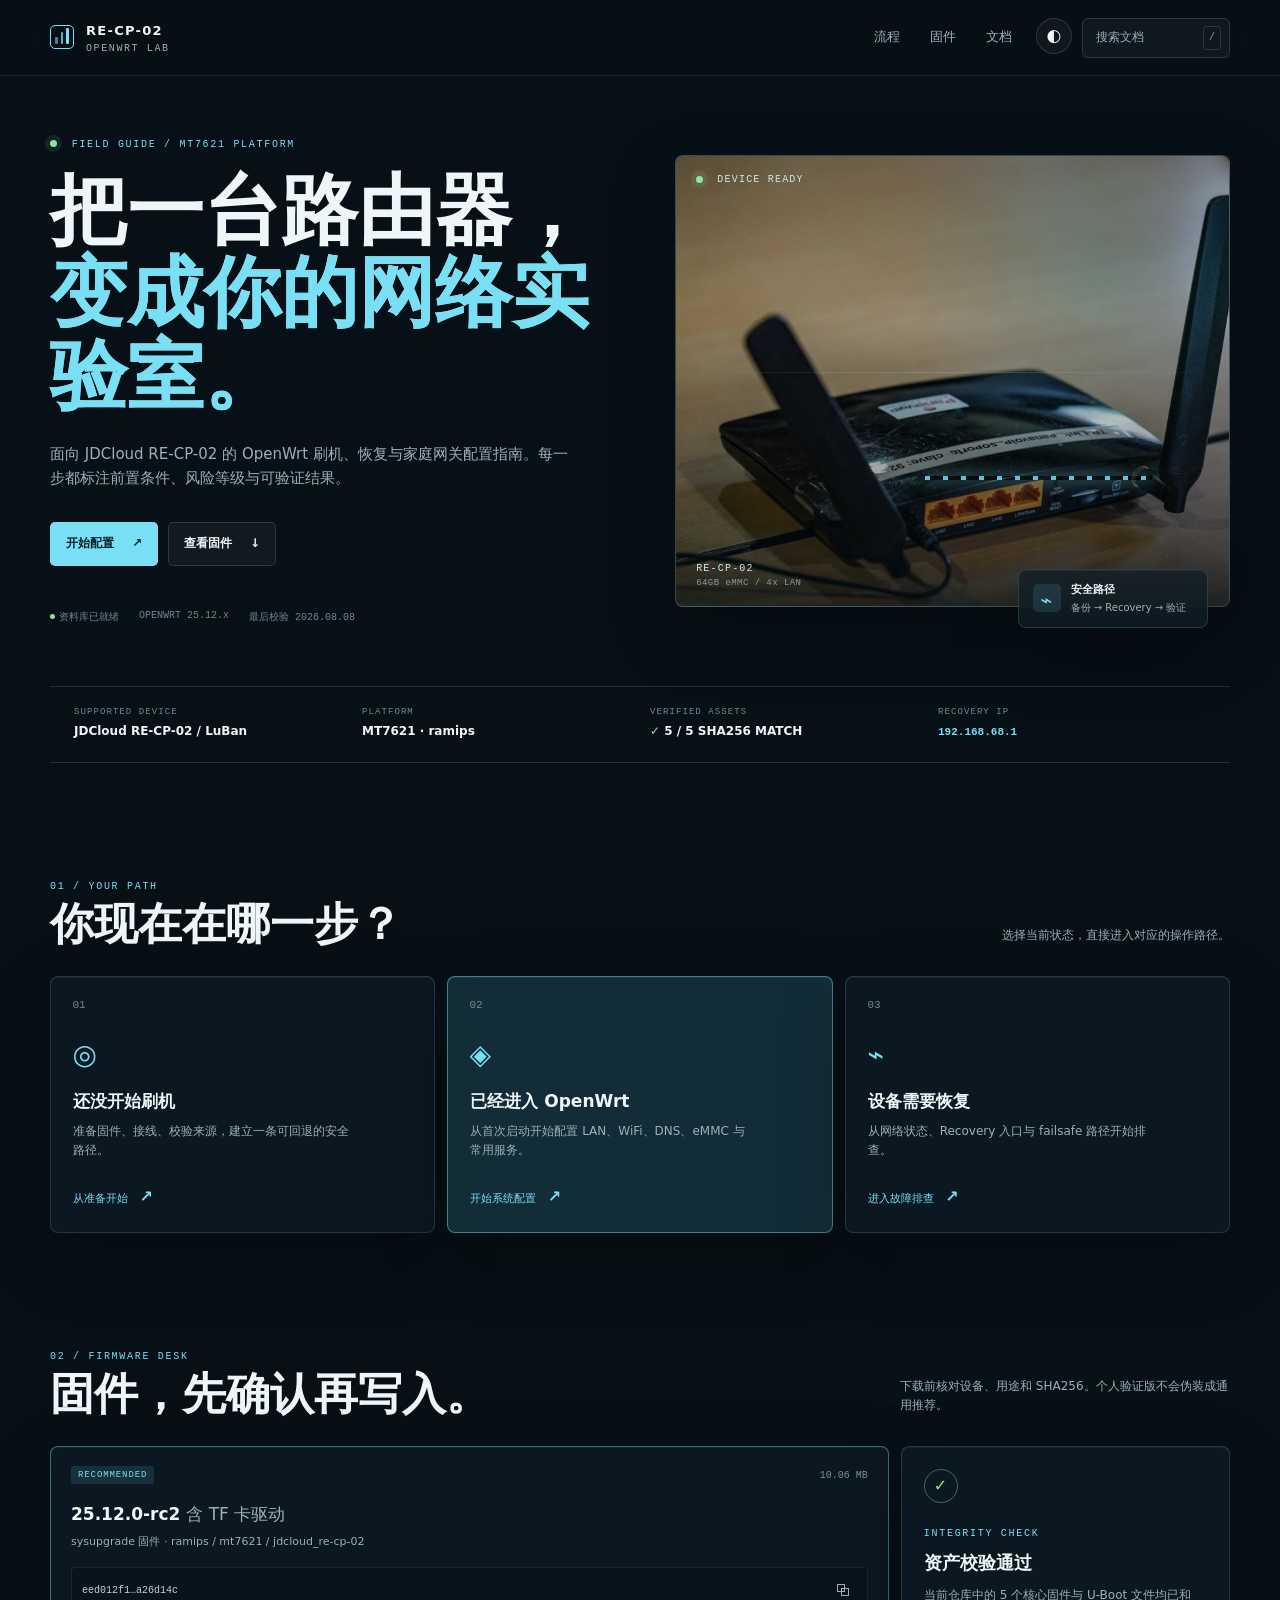
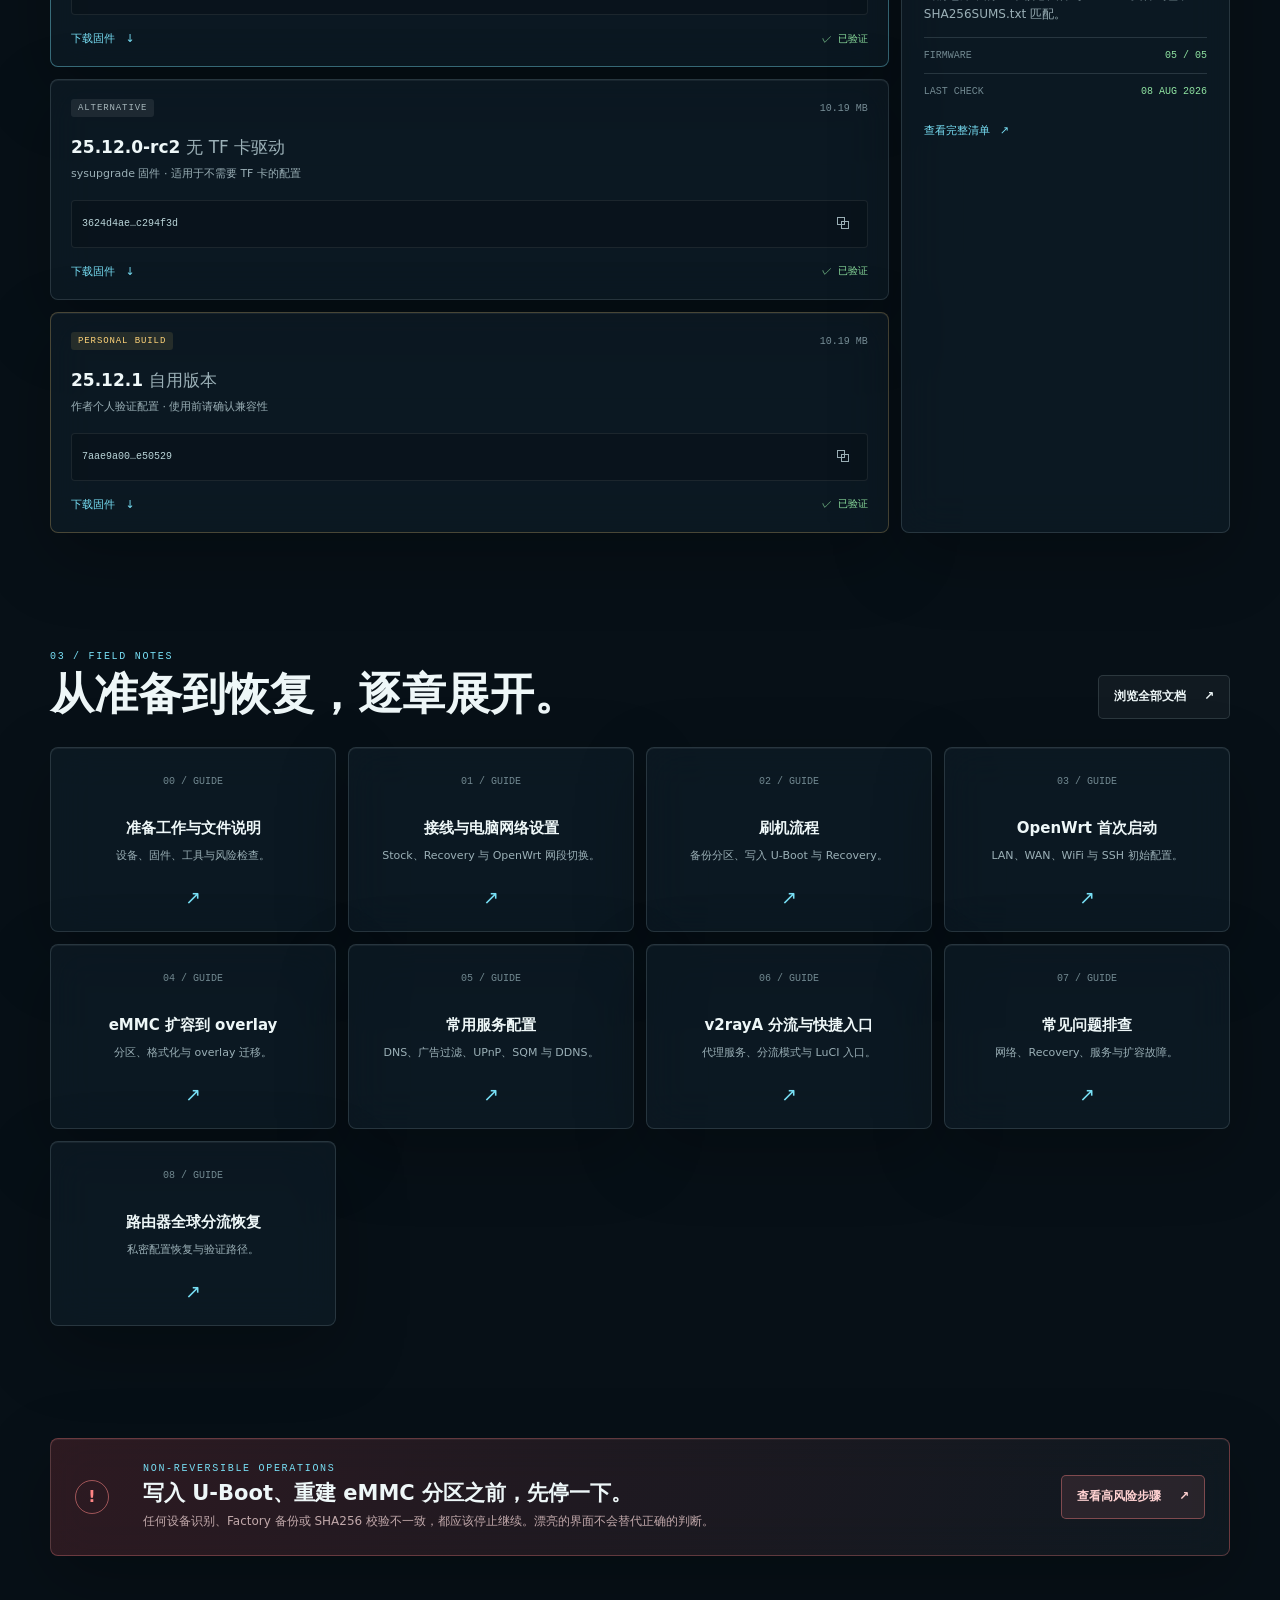
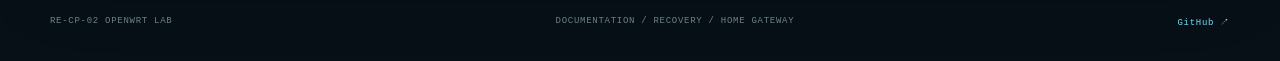
==== index.html @ d4c92d99 "Ship final web guide and harden project data" ====
<!doctype html>
<html lang=zh-CN>
<head>
  <meta charset=utf-8>
  <meta http-equiv=refresh content=0;url=/site/>
  <title>RE-CP-02 OpenWrt Lab</title>
  <script>location.replace('/site/')</script>
</head>
<body style=background:#071017;color:#eef7f8;font-family:system-ui;display:grid;place-items:center;min-height:100vh>正在进入 RE-CP-02 OpenWrt Lab…</body>
</html>
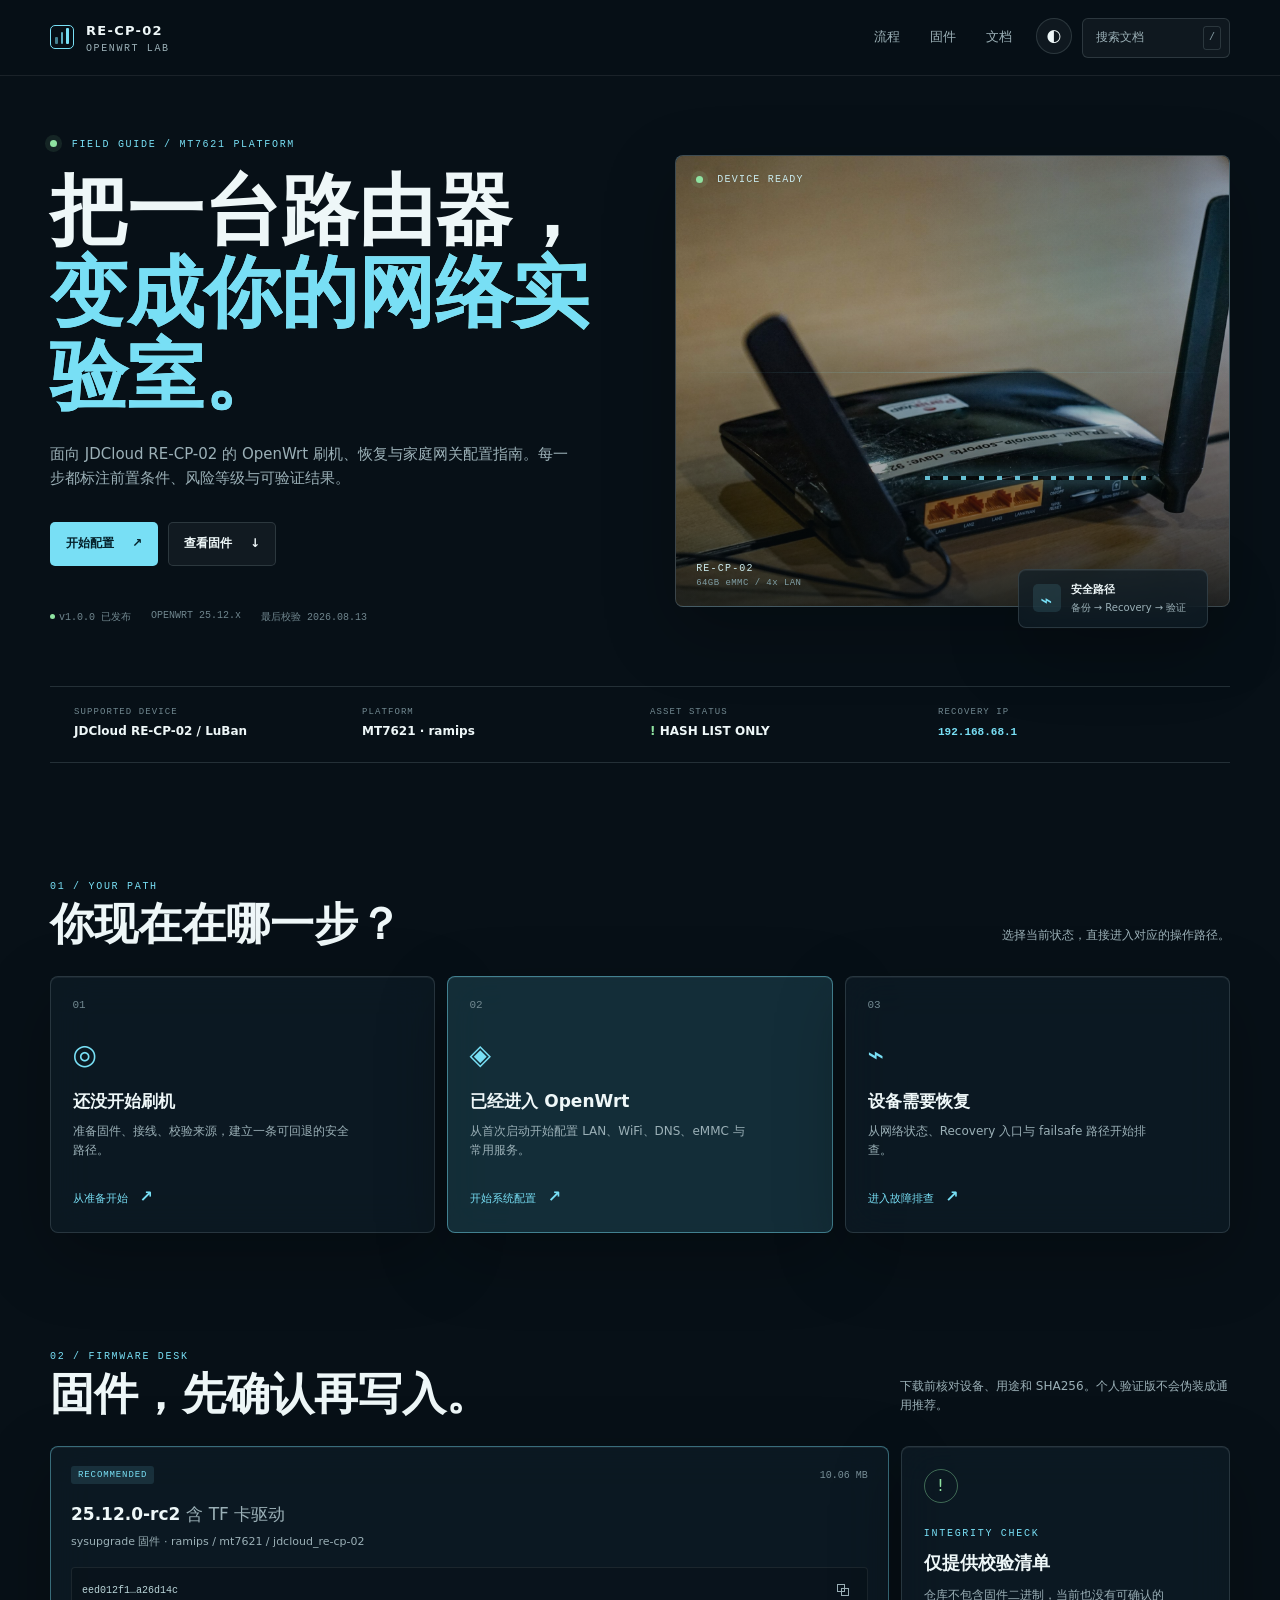
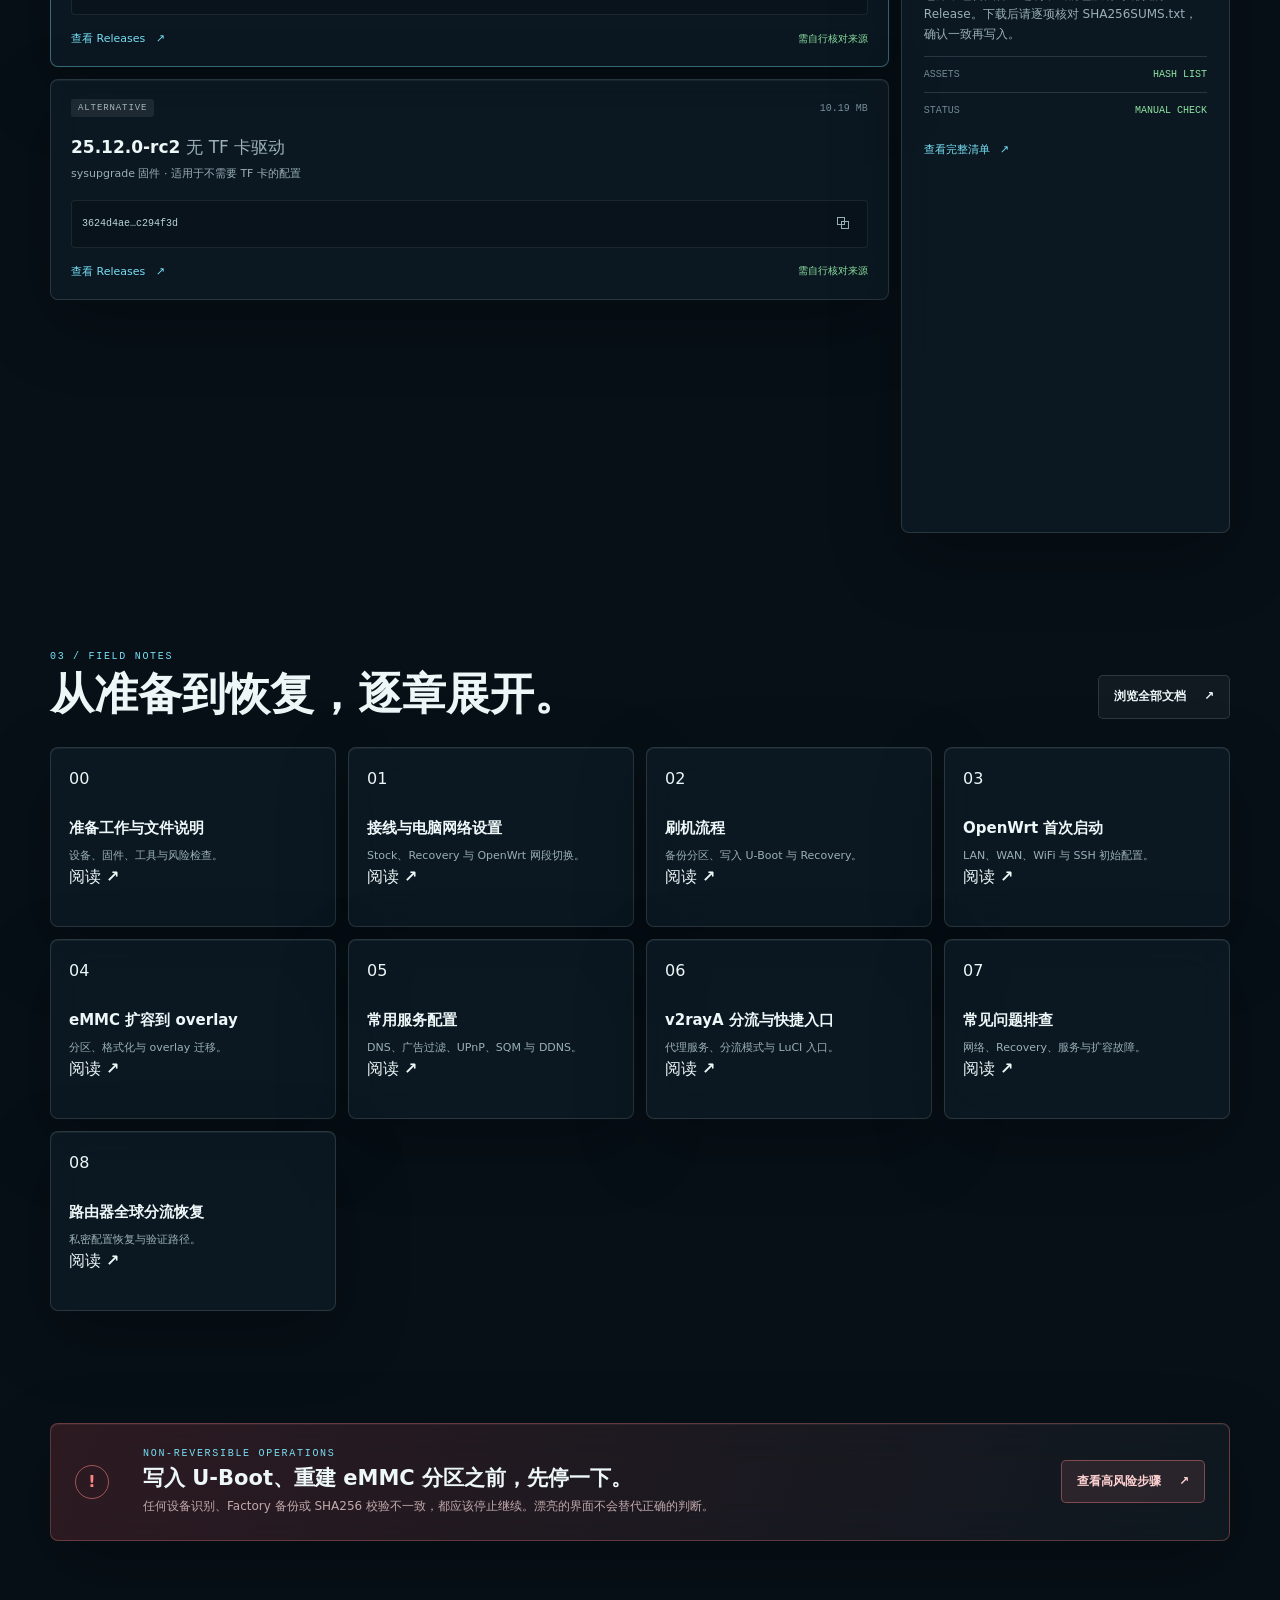
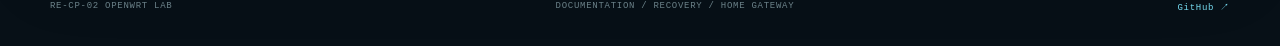
==== commit 9fcc7b5e: "fix: align guide links and validation behavior" ====
--- a/index.html
+++ b/index.html
@@ -2,9 +2,9 @@
 <html lang=zh-CN>
 <head>
   <meta charset=utf-8>
-  <meta http-equiv=refresh content=0;url=/site/>
+  <meta http-equiv=refresh content="0;url=site/">
   <title>RE-CP-02 OpenWrt Lab</title>
-  <script>location.replace('/site/')</script>
+  <script>location.replace('site/')</script>
 </head>
 <body style=background:#071017;color:#eef7f8;font-family:system-ui;display:grid;place-items:center;min-height:100vh>正在进入 RE-CP-02 OpenWrt Lab…</body>
 </html>
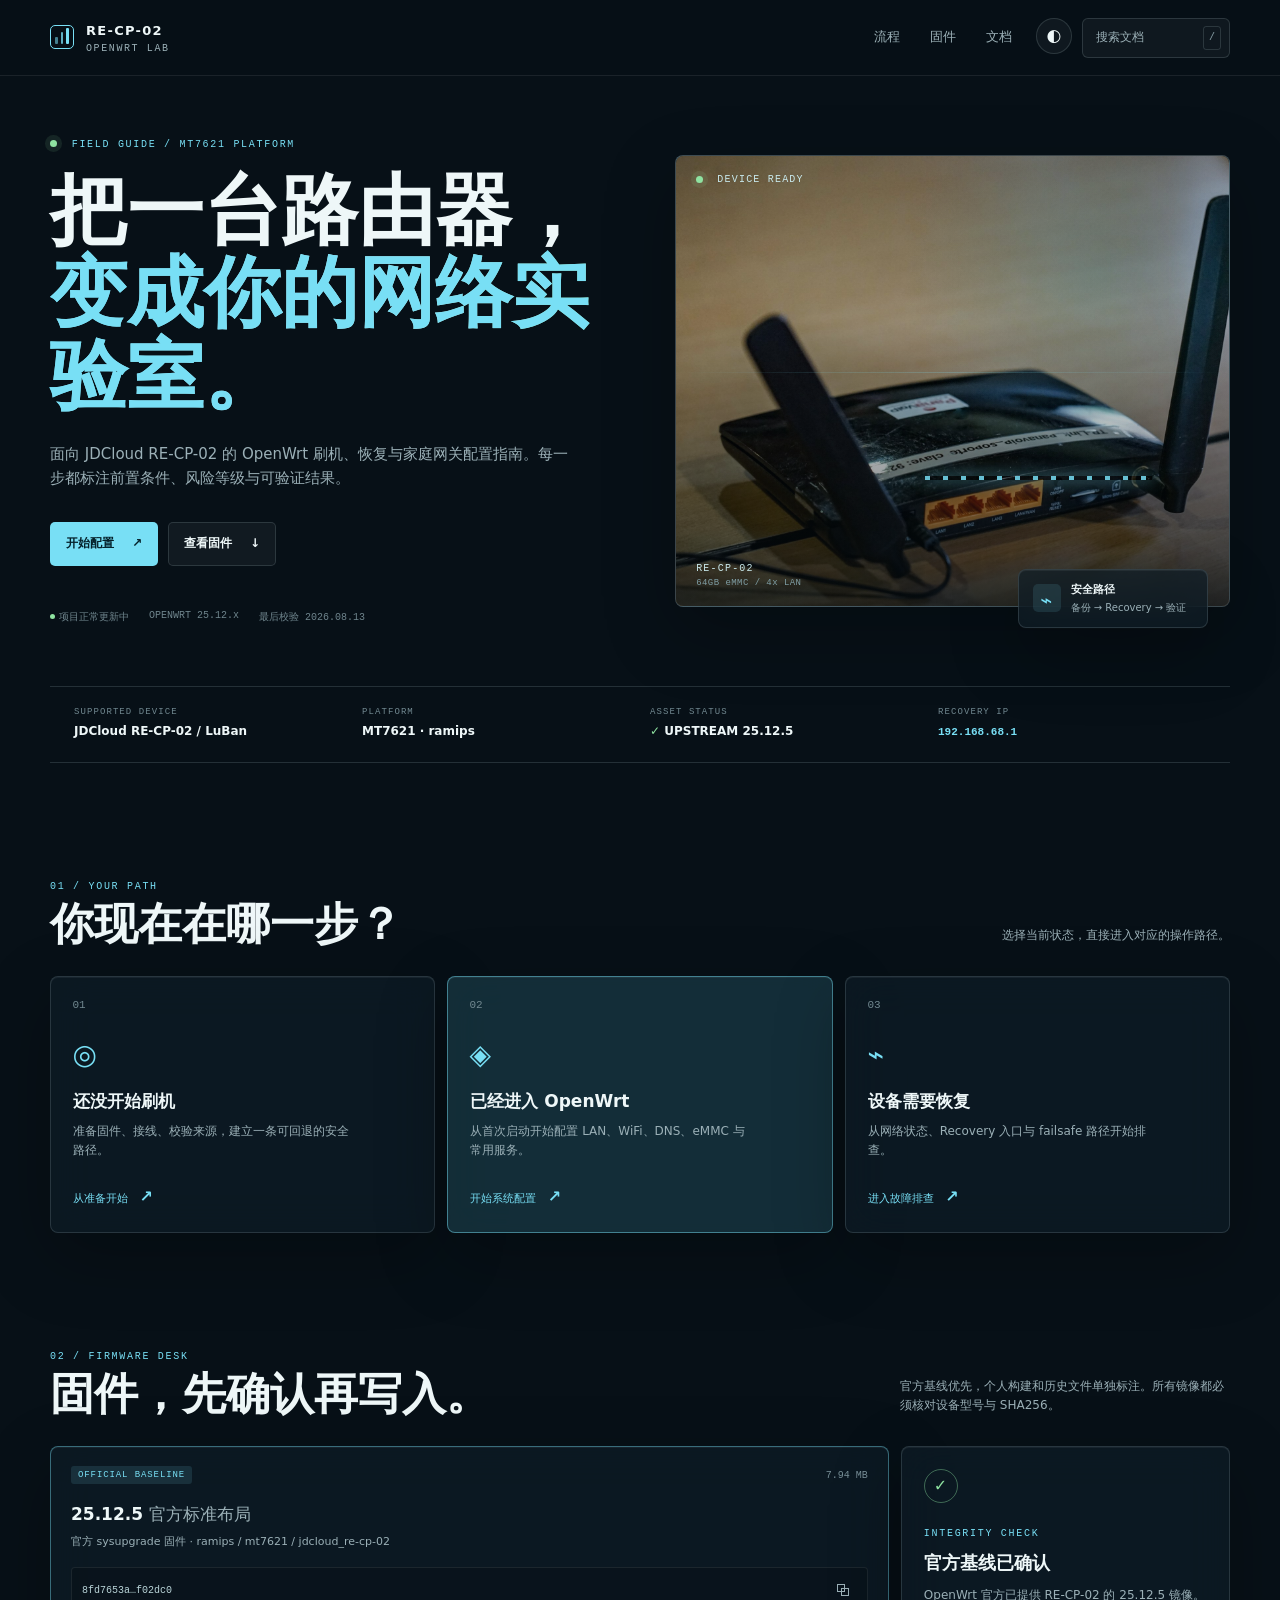
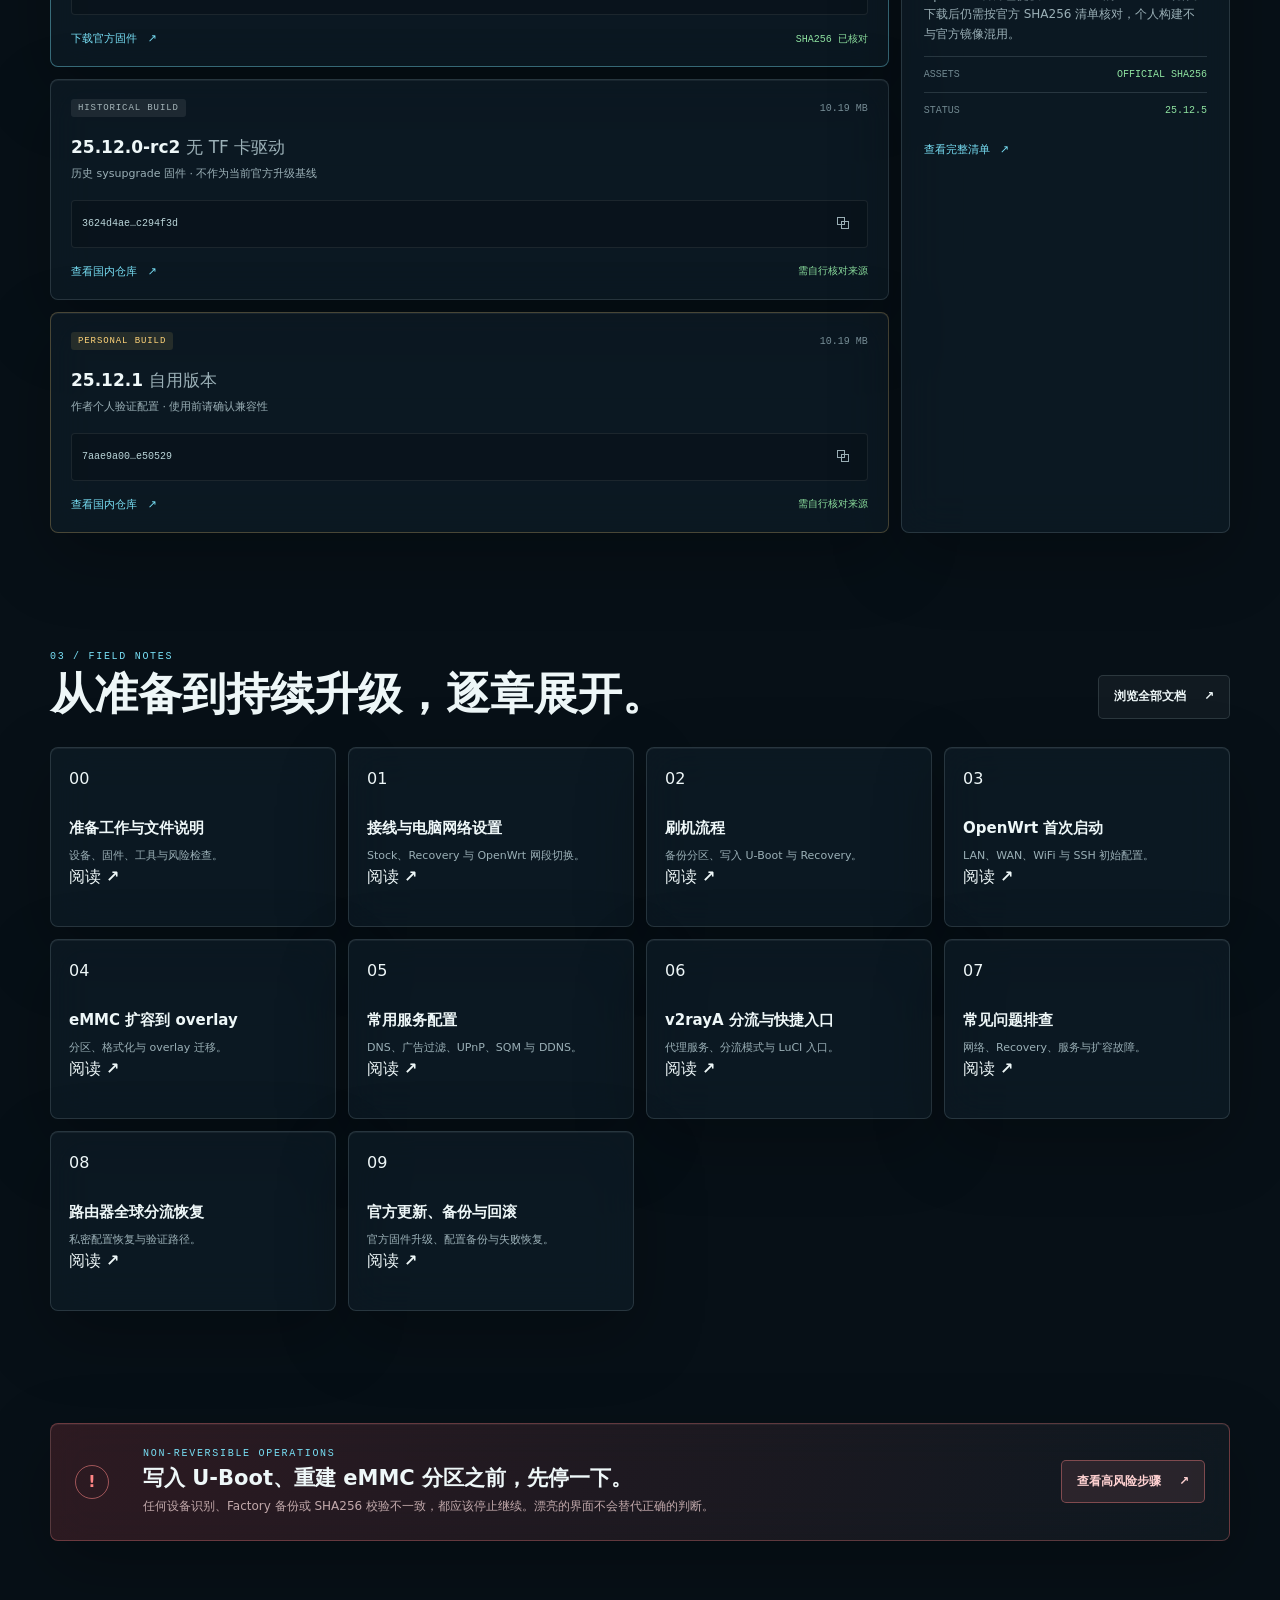
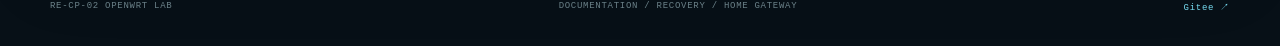
==== commit 3869917d: "feat: add official OpenWrt upgrade workflow" ====
--- a/index.html
+++ b/index.html
@@ -2,6 +2,7 @@
 <html lang=zh-CN>
 <head>
   <meta charset=utf-8>
+  <link rel="icon" href="site/favicon.svg" type="image/svg+xml">
   <meta http-equiv=refresh content="0;url=site/">
   <title>RE-CP-02 OpenWrt Lab</title>
   <script>location.replace('site/')</script>
